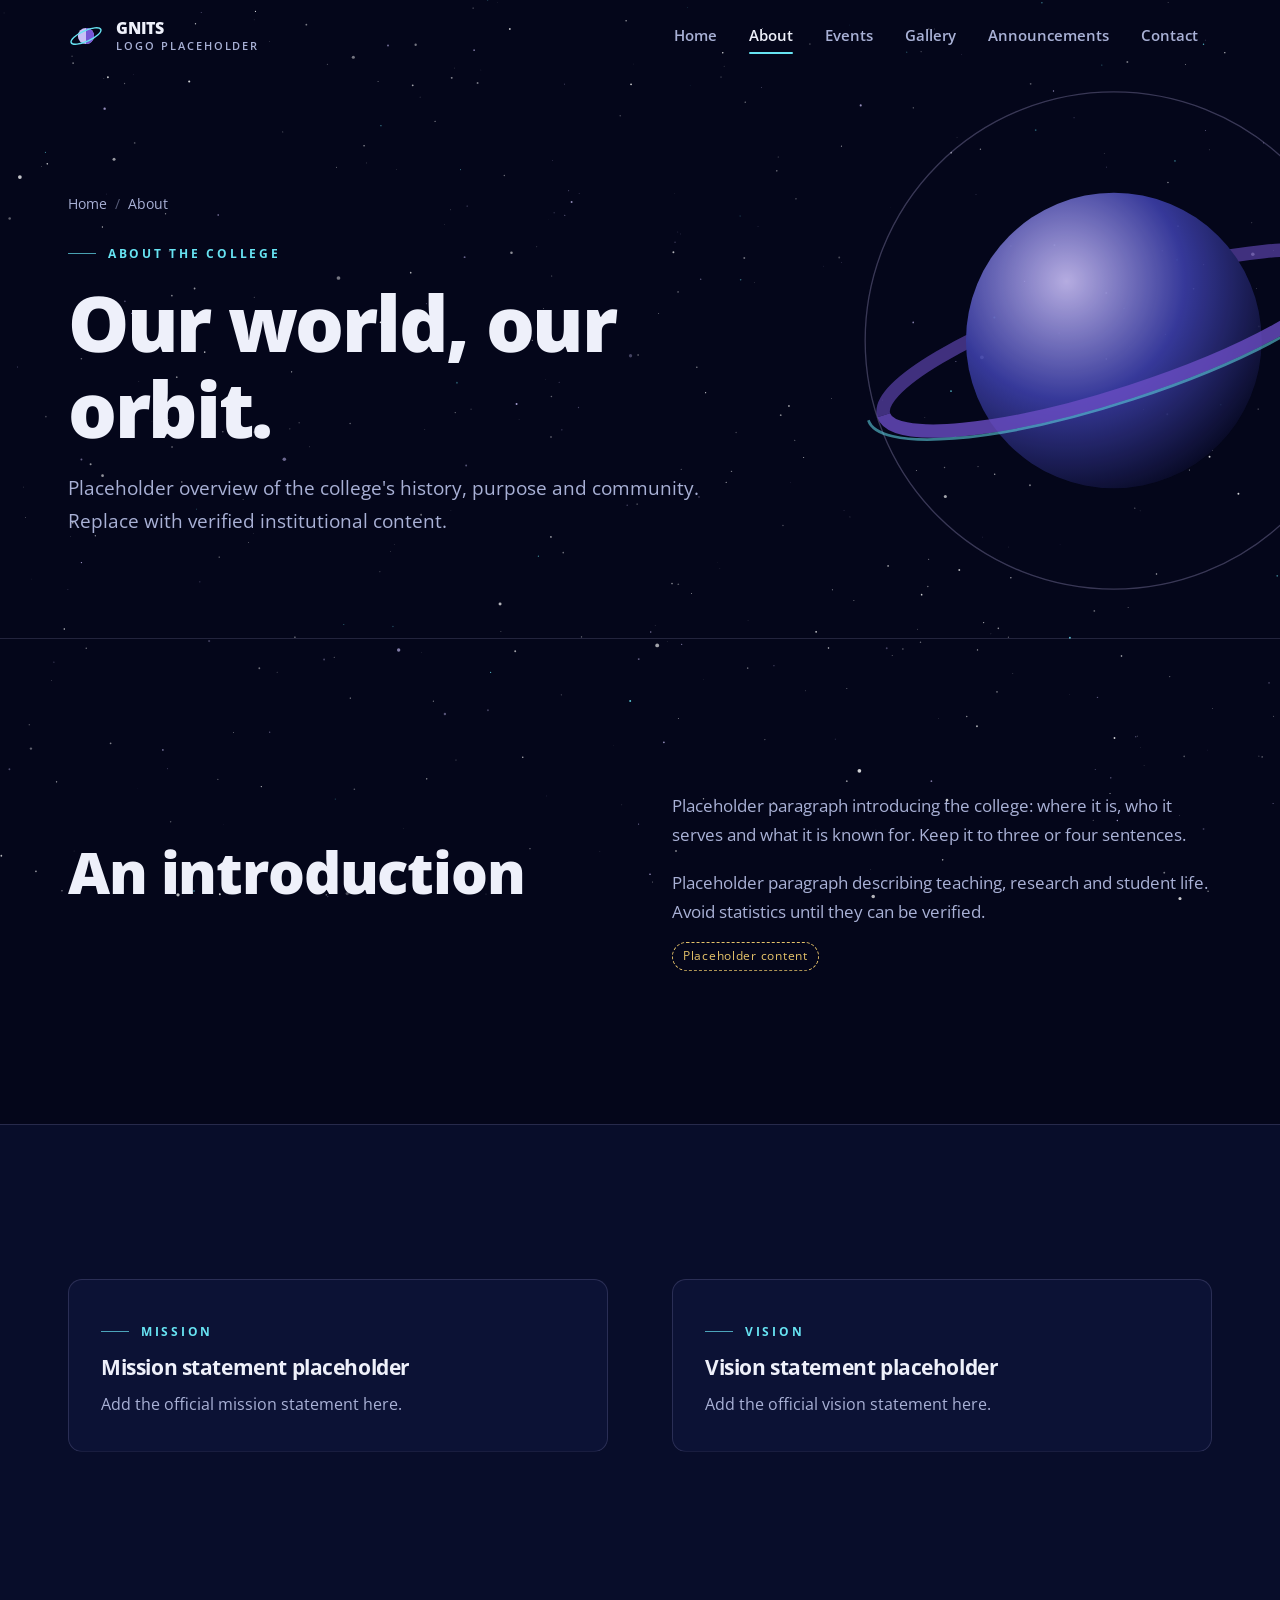
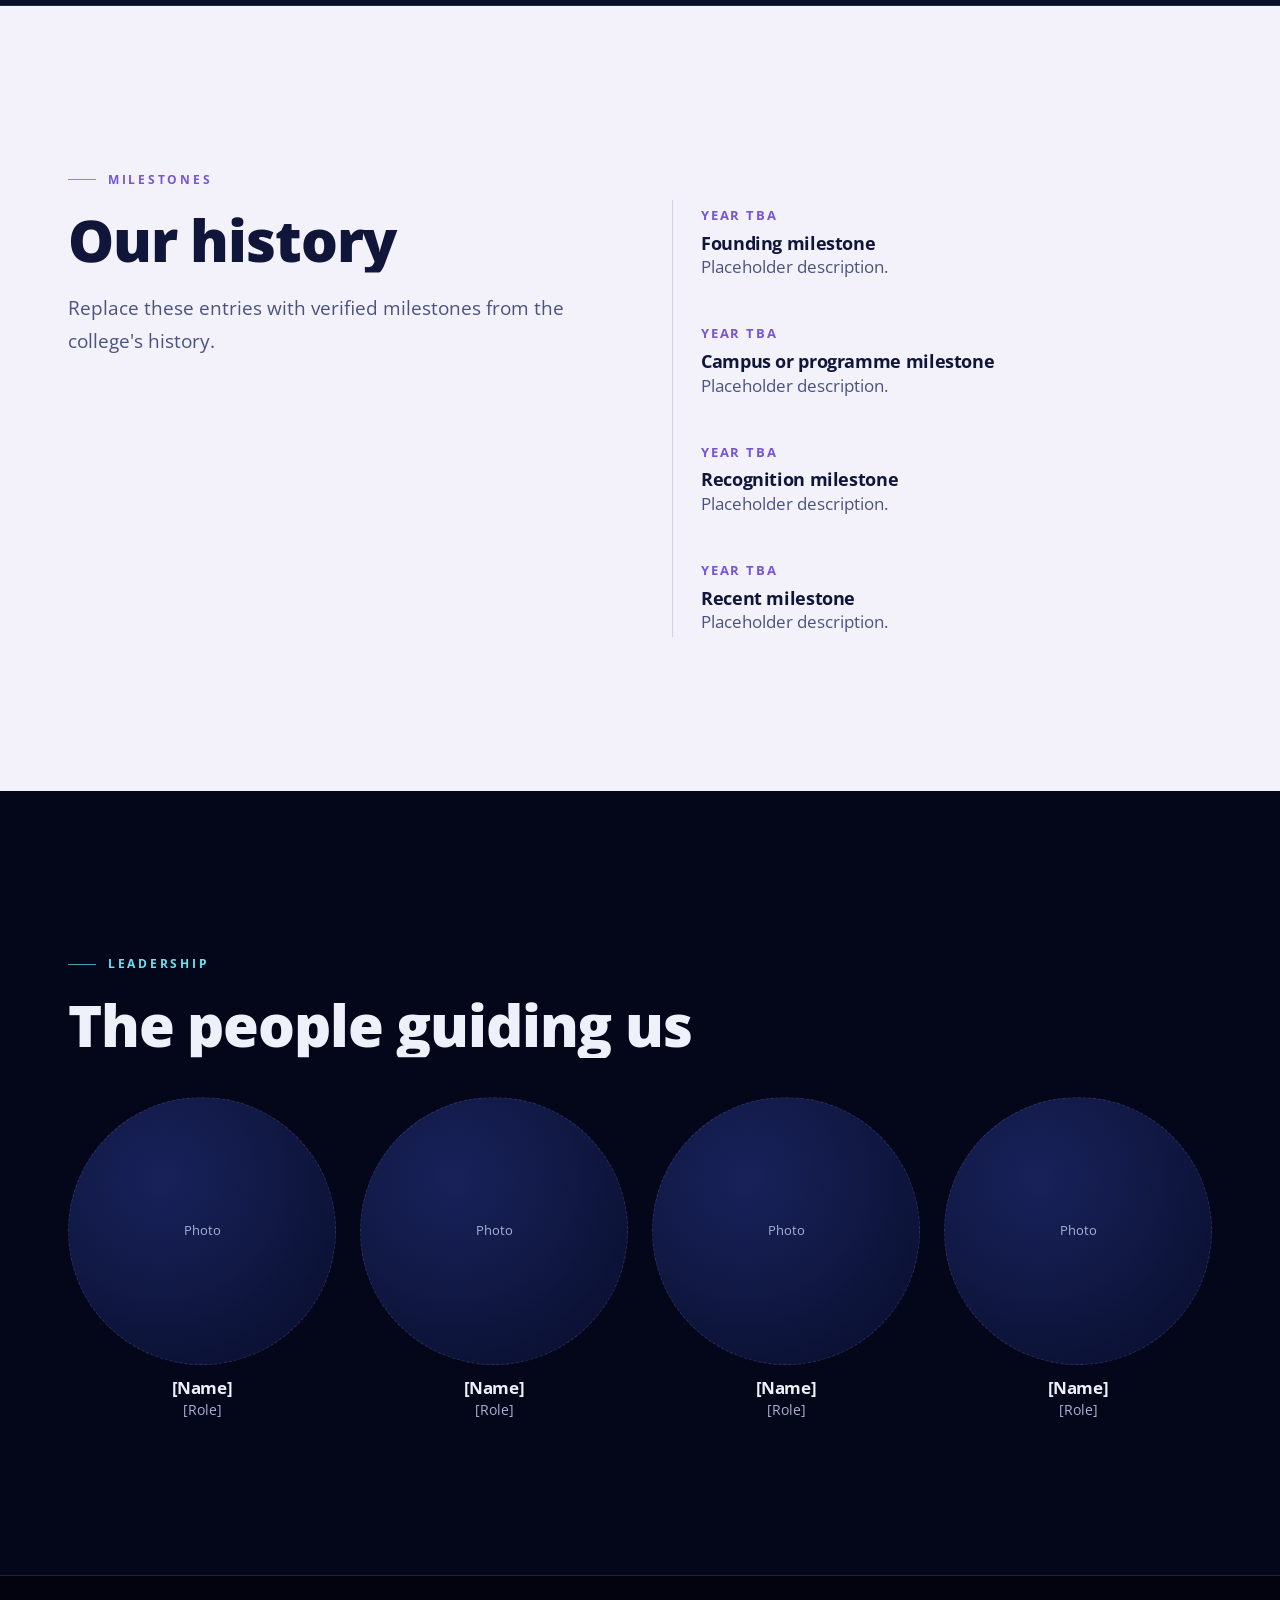
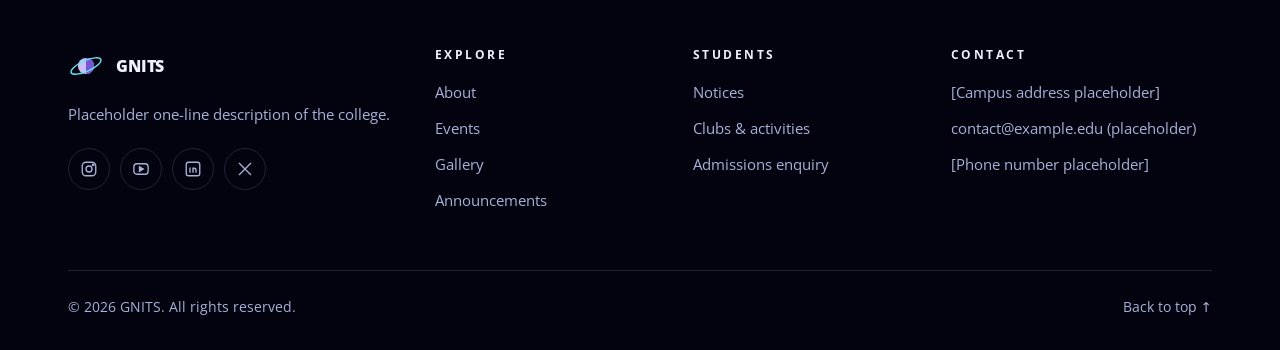
==== about.html @ ad872354 "Initial commit" ====
<!doctype html>
<html lang="en">
<head>
  <meta charset="utf-8">
  <meta name="viewport" content="width=device-width, initial-scale=1">
  <title>About — GNITS</title>
  <meta name="description" content="Placeholder description for GNITS: programmes, events, announcements and campus life.">
  <meta name="theme-color" content="#04061a">
  <link rel="icon" href="assets/img/favicon.svg" type="image/svg+xml">
  <link rel="preconnect" href="https://fonts.googleapis.com">
  <link rel="preconnect" href="https://fonts.gstatic.com" crossorigin>
  <link href="https://fonts.googleapis.com/css2?family=Open+Sans:wght@300..800&display=swap" rel="stylesheet">
  <link rel="stylesheet" href="assets/css/style.css">
  <script>
    // Hide reveal targets only when JS runs; fail open if main.js never initialises.
    document.documentElement.classList.add('js');
    setTimeout(function () { if (!window.__celestialReady) document.documentElement.classList.remove('js'); }, 2500);
  </script>
  <script src="assets/js/main.js" defer></script>
</head>
<body>
  <a class="skip-link" href="#main">Skip to content</a>
  <canvas class="starfield" aria-hidden="true"></canvas>

  <header class="site-header">
    <div class="container">
      <a class="brand" href="index.html" aria-label="GNITS home">
        <svg viewBox="0 0 40 40" aria-hidden="true"><circle cx="20" cy="20" r="9" fill="#c9bff7"/><path d="M20 11a9 9 0 0 1 0 18z" fill="#7655d6"/><ellipse cx="20" cy="20" rx="18" ry="6" fill="none" stroke="#67e3f2" stroke-width="1.6" transform="rotate(-24 20 20)"/></svg>
        <span class="brand-name">GNITS<small>Logo placeholder</small></span>
      </a>
      <button class="nav-toggle" type="button" aria-expanded="false" aria-controls="site-nav" aria-label="Open menu"><span></span><span></span><span></span></button>
      <nav class="site-nav" id="site-nav" aria-label="Main">
        <ul class="nav-list">
          <li><a href="index.html">Home</a></li>
          <li><a href="about.html" aria-current="page">About</a></li>
          <li><a href="events.html">Events</a></li>
          <li><a href="gallery.html">Gallery</a></li>
          <li><a href="announcements.html">Announcements</a></li>
          <li><a href="contact.html">Contact</a></li>
        </ul>
      </nav>
    </div>
  </header>

  <main id="main">
    <section class="page-hero" id="top">
      <svg class="deco" viewBox="0 0 400 400" data-inview aria-hidden="true">
        <defs><radialGradient id="dp" cx="34%" cy="30%" r="80%"><stop offset="0" stop-color="#c9bff7"/><stop offset=".5" stop-color="#3c3fa8"/><stop offset="1" stop-color="#04061a"/></radialGradient></defs>
        <circle class="draw" pathLength="1" cx="200" cy="200" r="185" fill="none" stroke="#c9bff7" stroke-opacity=".3"/>
        <g transform="rotate(-18 200 200)" fill="none"><path d="M20 200 A180 40 0 0 1 380 200" stroke="#7655d6" stroke-opacity=".6" stroke-width="10"/></g>
        <circle class="pop" cx="200" cy="200" r="110" fill="url(#dp)"/>
        <g transform="rotate(-18 200 200)" fill="none"><path d="M20 200 A180 40 0 0 0 380 200" stroke="#7655d6" stroke-opacity=".8" stroke-width="10"/><path d="M8 200 A192 46 0 0 0 392 200" stroke="#67e3f2" stroke-opacity=".6" stroke-width="2"/></g>
      </svg>
      <div class="container">
        <ol class="breadcrumb" data-reveal="fade"><li><a href="index.html">Home</a></li><li aria-current="page">About</li></ol>
        <p class="eyebrow" data-reveal style="--d:1;margin-top:28px">About the college</p>
        <h1 data-reveal style="--d:2">Our world, our orbit.</h1>
        <p class="lead" data-reveal style="--d:3">Placeholder overview of the college's history, purpose and community. Replace with verified institutional content.</p>
      </div>
    </section>

    <section class="section">
      <div class="container two-col">
        <div>
          <p class="eyebrow" data-reveal>Who we are</p>
          <h2 class="h-section" data-reveal style="--d:1">An introduction</h2>
        </div>
        <div class="prose" data-reveal style="--d:2">
          <p>Placeholder paragraph introducing the college: where it is, who it serves and what it is known for. Keep it to three or four sentences.</p>
          <p>Placeholder paragraph describing teaching, research and student life. Avoid statistics until they can be verified.</p>
          <span class="placeholder-note">Placeholder content</span>
        </div>
      </div>
    </section>

    <section class="section band">
      <div class="container two-col" data-stagger>
        <div class="panel" data-reveal><p class="eyebrow">Mission</p><h3 style="margin-top:14px">Mission statement placeholder</h3><p class="lead" style="margin-top:8px;font-size:1rem">Add the official mission statement here.</p></div>
        <div class="panel" data-reveal><p class="eyebrow">Vision</p><h3 style="margin-top:14px">Vision statement placeholder</h3><p class="lead" style="margin-top:8px;font-size:1rem">Add the official vision statement here.</p></div>
      </div>
    </section>

    <section class="section on-light">
      <div class="container two-col">
        <div>
          <p class="eyebrow" data-reveal>Milestones</p>
          <h2 class="h-section" data-reveal style="--d:1">Our history</h2>
          <p class="lead" data-reveal style="--d:2">Replace these entries with verified milestones from the college's history.</p>
        </div>
        <ol class="timeline" data-stagger>
          <li data-reveal><span class="when">Year TBA</span><h3>Founding milestone</h3><p>Placeholder description.</p></li>
          <li data-reveal><span class="when">Year TBA</span><h3>Campus or programme milestone</h3><p>Placeholder description.</p></li>
          <li data-reveal><span class="when">Year TBA</span><h3>Recognition milestone</h3><p>Placeholder description.</p></li>
          <li data-reveal><span class="when">Year TBA</span><h3>Recent milestone</h3><p>Placeholder description.</p></li>
        </ol>
      </div>
    </section>

    <section class="section">
      <div class="container">
        <p class="eyebrow" data-reveal>Leadership</p>
        <h2 class="h-section" data-reveal style="--d:1">The people guiding us</h2>
        <div class="people" data-stagger>
          <div class="person" data-reveal><div class="avatar">Photo</div><h3>[Name]</h3><p>[Role]</p></div>
          <div class="person" data-reveal><div class="avatar">Photo</div><h3>[Name]</h3><p>[Role]</p></div>
          <div class="person" data-reveal><div class="avatar">Photo</div><h3>[Name]</h3><p>[Role]</p></div>
          <div class="person" data-reveal><div class="avatar">Photo</div><h3>[Name]</h3><p>[Role]</p></div>
        </div>
      </div>
    </section>
  </main>

  <footer class="site-footer">
    <div class="container">
      <div class="footer-grid">
        <div>
          <a class="brand" href="index.html" aria-label="GNITS home">
            <svg viewBox="0 0 40 40" aria-hidden="true"><circle cx="20" cy="20" r="9" fill="#c9bff7"/><path d="M20 11a9 9 0 0 1 0 18z" fill="#7655d6"/><ellipse cx="20" cy="20" rx="18" ry="6" fill="none" stroke="#67e3f2" stroke-width="1.6" transform="rotate(-24 20 20)"/></svg>
            <span class="brand-name">GNITS</span>
          </a>
          <p>Placeholder one-line description of the college.</p>
          <div class="social">
            <a href="#" aria-label="Instagram (link to be added)"><svg viewBox="0 0 24 24" fill="none" stroke="currentColor" stroke-width="1.8" aria-hidden="true"><rect x="3" y="3" width="18" height="18" rx="5"/><circle cx="12" cy="12" r="4"/><circle cx="17.5" cy="6.5" r="1" fill="currentColor"/></svg></a>
            <a href="#" aria-label="YouTube (link to be added)"><svg viewBox="0 0 24 24" fill="none" stroke="currentColor" stroke-width="1.8" aria-hidden="true"><rect x="2.5" y="5" width="19" height="14" rx="4"/><path d="M10 9l5 3-5 3z" fill="currentColor"/></svg></a>
            <a href="#" aria-label="LinkedIn (link to be added)"><svg viewBox="0 0 24 24" fill="none" stroke="currentColor" stroke-width="1.8" aria-hidden="true"><rect x="3" y="3" width="18" height="18" rx="3"/><path d="M8 10v7M8 7v.01M12 17v-4a2 2 0 0 1 4 0v4M12 10v7"/></svg></a>
            <a href="#" aria-label="X (link to be added)"><svg viewBox="0 0 24 24" fill="none" stroke="currentColor" stroke-width="1.8" aria-hidden="true"><path d="M4 4l16 16M20 4L4 20"/></svg></a>
          </div>
        </div>
        <div>
          <h2>Explore</h2>
          <ul><li><a href="about.html">About</a></li><li><a href="events.html">Events</a></li><li><a href="gallery.html">Gallery</a></li><li><a href="announcements.html">Announcements</a></li></ul>
        </div>
        <div>
          <h2>Students</h2>
          <ul><li><a href="announcements.html">Notices</a></li><li><a href="events.html">Clubs &amp; activities</a></li><li><a href="contact.html">Admissions enquiry</a></li></ul>
        </div>
        <div>
          <h2>Contact</h2>
          <ul>
            <li>[Campus address placeholder]</li>
            <li><a href="mailto:contact@example.edu">contact@example.edu</a> (placeholder)</li>
            <li>[Phone number placeholder]</li>
          </ul>
        </div>
      </div>
      <div class="footer-bottom">
        <p>© <span data-year>2026</span> GNITS. All rights reserved.</p>
        <p><a href="#top">Back to top ↑</a></p>
      </div>
    </div>
  </footer>
</body>
</html>
---- assets/css/style.css ----
/* ==========================================================================
   Celestial — college website stylesheet
   Sections: tokens · base · layout · header/nav · hero · sections ·
             components · inner pages · footer · motion · responsive
   ========================================================================== */

:root {
  --navy-950: #04061a;
  --navy-900: #080d2a;
  --navy-800: #0f173f;
  --navy-700: #18225a;
  --indigo: #3c3fa8;
  --violet: #7655d6;
  --cyan: #67e3f2;
  --lavender: #c9bff7;
  --gold: #e6c36a;

  --text: #eef0fa;
  --muted: #a9b1d6;
  --line: rgba(201, 191, 247, 0.16);

  --paper: #f3f2fa;
  --paper-2: #e7e5f4;
  --ink: #10163a;
  --ink-muted: #4b5280;
  --ink-line: rgba(16, 22, 58, 0.14);

  --font: "Open Sans", system-ui, -apple-system, "Segoe UI", Roboto, sans-serif;
  --ease: cubic-bezier(0.2, 0.7, 0.1, 1);
  --radius: 14px;
  --gutter: clamp(16px, 4vw, 48px);
  --max: 1240px;
  --header-h: 72px;
}

/* ---------- Base ---------- */
*,
*::before,
*::after { box-sizing: border-box; }

html { scroll-behavior: smooth; scroll-padding-top: calc(var(--header-h) + 12px); -webkit-text-size-adjust: 100%; }

body {
  margin: 0;
  font-family: var(--font);
  font-size: 1.0625rem;
  line-height: 1.7;
  color: var(--text);
  background: var(--navy-950);
  overflow-x: hidden;
  -webkit-font-smoothing: antialiased;
}

img, svg, canvas { display: block; max-width: 100%; }
img { height: auto; }
a { color: inherit; }
h1, h2, h3, h4 { margin: 0; line-height: 1.12; font-weight: 800; letter-spacing: -0.02em; }
p { margin: 0; }
button { font: inherit; }

:focus-visible { outline: 2px solid var(--cyan); outline-offset: 3px; border-radius: 4px; }
.on-light :focus-visible { outline-color: var(--violet); }

.skip-link {
  position: absolute; left: 16px; top: -60px; z-index: 200;
  padding: 10px 18px; background: var(--cyan); color: var(--navy-950);
  font-weight: 700; border-radius: 8px; text-decoration: none;
}
.skip-link:focus { top: 12px; }

.visually-hidden {
  position: absolute !important; width: 1px; height: 1px; overflow: hidden;
  clip: rect(0 0 0 0); white-space: nowrap;
}

/* Fixed, once-drawn starfield behind every page */
.starfield { position: fixed; inset: 0; width: 100%; height: 100%; z-index: -1; pointer-events: none; }

/* ---------- Layout ---------- */
.container { width: 100%; max-width: var(--max); margin: 0 auto; padding: 0 var(--gutter); }
.section { position: relative; padding: clamp(88px, 12vw, 160px) 0; }

.eyebrow {
  display: inline-flex; align-items: center; gap: 12px;
  font-size: 0.78rem; font-weight: 700; letter-spacing: 0.22em; text-transform: uppercase;
  color: var(--cyan);
}
.eyebrow::before { content: ""; width: 28px; height: 1px; background: currentColor; opacity: 0.7; }
.on-light .eyebrow { color: var(--violet); }

.h-section { font-size: clamp(2.1rem, 4.6vw, 3.6rem); margin-top: 18px; }
.lead { font-size: clamp(1.08rem, 1.5vw, 1.25rem); color: var(--muted); max-width: 60ch; margin-top: 20px; }
.on-light .lead { color: var(--ink-muted); }

.placeholder-note {
  display: inline-block; margin-top: 16px; padding: 3px 10px; border: 1px dashed currentColor;
  border-radius: 999px; font-size: 0.75rem; letter-spacing: 0.06em; color: var(--gold);
}
.on-light .placeholder-note { color: #8a6516; }

/* ---------- Buttons ---------- */
.btn {
  display: inline-flex; align-items: center; gap: 10px;
  min-height: 48px; padding: 0 26px; border-radius: 999px;
  font-weight: 700; font-size: 0.98rem; text-decoration: none; cursor: pointer;
  border: 1px solid transparent;
  transition: transform 0.25s var(--ease), background-color 0.25s, color 0.25s, border-color 0.25s;
}
.btn svg { width: 18px; height: 18px; transition: transform 0.25s var(--ease); }
.btn:hover svg { transform: translateX(4px); }
.btn-primary { background: var(--cyan); color: var(--navy-950); }
.btn-primary:hover { background: #8cecf7; transform: translateY(-2px); }
.btn-ghost { border-color: rgba(201, 191, 247, 0.4); color: var(--text); }
.btn-ghost:hover { border-color: var(--lavender); background: rgba(201, 191, 247, 0.08); }
.on-light .btn-ghost { border-color: var(--ink-line); color: var(--ink); }
.on-light .btn-ghost:hover { border-color: var(--violet); background: rgba(118, 85, 214, 0.06); }
.btn-row { display: flex; flex-wrap: wrap; gap: 14px; margin-top: 36px; }

.text-link {
  display: inline-flex; align-items: center; gap: 8px; font-weight: 700; text-decoration: none;
  color: var(--cyan); border-bottom: 1px solid transparent; transition: border-color 0.2s, gap 0.2s;
}
.text-link:hover { border-bottom-color: currentColor; gap: 12px; }
.on-light .text-link { color: var(--violet); }

/* ---------- Header / navigation ---------- */
.site-header {
  position: fixed; inset: 0 0 auto 0; z-index: 100; height: var(--header-h);
  transition: background-color 0.35s, border-color 0.35s;
  border-bottom: 1px solid transparent;
}
.site-header.is-scrolled { background: rgba(4, 6, 26, 0.92); border-bottom-color: var(--line); }
.site-header .container { height: 100%; display: flex; align-items: center; justify-content: space-between; gap: 24px; }

.brand { display: inline-flex; align-items: center; gap: 12px; text-decoration: none; font-weight: 800; letter-spacing: -0.01em; }
.brand svg { width: 36px; height: 36px; flex: none; }
.brand small { display: block; font-size: 0.68rem; font-weight: 600; letter-spacing: 0.18em; text-transform: uppercase; color: var(--muted); }
.brand-name { line-height: 1.2; font-size: 1rem; }

.nav-list { display: flex; gap: 4px; list-style: none; margin: 0; padding: 0; }
.nav-list a {
  position: relative; display: block; padding: 10px 14px; border-radius: 8px;
  font-size: 0.93rem; font-weight: 600; text-decoration: none; color: var(--muted);
  transition: color 0.2s;
}
.nav-list a::after {
  content: ""; position: absolute; left: 14px; right: 14px; bottom: 4px; height: 2px; border-radius: 2px;
  background: var(--cyan); transform: scaleX(0); transform-origin: left; transition: transform 0.3s var(--ease);
}
.nav-list a:hover, .nav-list a[aria-current="page"] { color: var(--text); }
.nav-list a:hover::after, .nav-list a[aria-current="page"]::after { transform: scaleX(1); }

.nav-toggle {
  display: none; width: 46px; height: 46px; border-radius: 50%;
  border: 1px solid var(--line); background: transparent; color: var(--text); cursor: pointer;
  position: relative; z-index: 120;
}
.nav-toggle span { position: absolute; left: 13px; right: 13px; height: 2px; background: currentColor; border-radius: 2px; transition: transform 0.3s var(--ease), opacity 0.2s; }
.nav-toggle span:nth-child(1) { top: 16px; }
.nav-toggle span:nth-child(2) { top: 22px; }
.nav-toggle span:nth-child(3) { top: 28px; }
.nav-open .nav-toggle span:nth-child(1) { transform: translateY(6px) rotate(45deg); }
.nav-open .nav-toggle span:nth-child(2) { opacity: 0; }
.nav-open .nav-toggle span:nth-child(3) { transform: translateY(-6px) rotate(-45deg); }

/* ---------- Journey rail (homepage) ---------- */
.journey {
  position: fixed; right: 26px; top: 50%; z-index: 50; transform: translateY(-50%);
  list-style: none; margin: 0; padding: 0; display: flex; flex-direction: column; gap: 18px;
}
.journey::before { content: ""; position: absolute; right: 4px; top: 6px; bottom: 6px; width: 1px; background: var(--line); }
.journey a { display: flex; align-items: center; justify-content: flex-end; gap: 12px; text-decoration: none; font-size: 0.7rem; font-weight: 700; letter-spacing: 0.18em; text-transform: uppercase; color: var(--muted); }
.journey a span { opacity: 0; transform: translateX(6px); transition: opacity 0.3s, transform 0.3s var(--ease); }
.journey a::after { content: ""; position: relative; width: 9px; height: 9px; border-radius: 50%; border: 1px solid var(--muted); background: var(--navy-950); transition: background 0.3s, border-color 0.3s, transform 0.3s; }
.journey a:hover span, .journey a:focus-visible span, .journey a.is-active span { opacity: 1; transform: none; }
.journey a.is-active { color: var(--text); }
.journey a.is-active::after { background: var(--cyan); border-color: var(--cyan); transform: scale(1.25); }
.journey.on-light-bg a { color: var(--ink-muted); }
.journey.on-light-bg a::after { background: var(--paper); border-color: var(--ink-muted); }
.journey.on-light-bg a.is-active { color: var(--ink); }
.journey.on-light-bg a.is-active::after { background: var(--violet); border-color: var(--violet); }

/* ---------- Hero ---------- */
.hero {
  position: relative; min-height: 100svh; display: flex; align-items: center;
  padding: calc(var(--header-h) + 40px) 0 120px; overflow: hidden; isolation: isolate;
}
.hero-content { position: relative; z-index: 2; max-width: 920px; }
.hero-content .lead { max-width: 52ch; }
.hero h1 { font-size: clamp(2.9rem, 8vw, 6.4rem); line-height: 1.02; letter-spacing: -0.035em; margin-top: 22px; }
.hero h1 .line { display: block; overflow: hidden; padding-bottom: 0.06em; white-space: nowrap; }
.hero h1 .line > span { display: inline-block; }
.hero h1 em { font-style: normal; color: var(--lavender); }
.hero .lead { color: #c3c9e8; }

.galaxy-wrap {
  position: absolute; z-index: -1; top: 50%; left: 62%;
  width: min(1100px, 105vw); aspect-ratio: 1; margin: calc(min(1100px, 105vw) / -2) 0 0 calc(min(1100px, 105vw) / -2);
  pointer-events: none; will-change: transform, opacity;
}
.galaxy-tilt { width: 100%; height: 100%; transform: rotateX(58deg) rotateZ(-24deg); opacity: calc(1 - var(--gp, 0) * 0.85); }
.galaxy-tilt canvas { width: 100%; height: 100%; animation: spin 340s linear infinite; }
@keyframes spin { to { transform: rotate(360deg); } }

.twinkle { position: absolute; width: 3px; height: 3px; border-radius: 50%; background: #fff; box-shadow: 0 0 6px 1px rgba(255, 255, 255, 0.6); animation: twinkle 5s ease-in-out infinite; z-index: 0; }
@keyframes twinkle { 0%, 100% { opacity: 0.15; transform: scale(0.6); } 50% { opacity: 1; transform: scale(1); } }

.scroll-cue {
  position: absolute; left: 50%; bottom: 32px; transform: translateX(-50%); z-index: 2;
  display: flex; flex-direction: column; align-items: center; gap: 10px;
  font-size: 0.7rem; font-weight: 700; letter-spacing: 0.24em; text-transform: uppercase; color: var(--muted); text-decoration: none;
}
.scroll-cue i { width: 1px; height: 46px; background: linear-gradient(var(--cyan), transparent); transform-origin: top; animation: cue 2.4s var(--ease) infinite; }
@keyframes cue { 0% { transform: scaleY(0); } 60% { transform: scaleY(1); opacity: 1; } 100% { transform: scaleY(1); opacity: 0; } }

/* ---------- About ---------- */
.about-grid { display: grid; grid-template-columns: 1.05fr 1fr; gap: clamp(40px, 6vw, 96px); align-items: center; }
.pillars { list-style: none; margin: 40px 0 0; padding: 0; display: grid; gap: 0; }
.pillars li { display: grid; grid-template-columns: 52px 1fr; gap: 18px; padding: 22px 0; border-top: 1px solid var(--line); }
.pillars li:last-child { border-bottom: 1px solid var(--line); }
.pillars .num { font-size: 0.8rem; font-weight: 700; color: var(--cyan); letter-spacing: 0.1em; padding-top: 4px; }
.pillars h3 { font-size: 1.2rem; font-weight: 700; letter-spacing: -0.01em; }
.pillars p { color: var(--muted); margin-top: 4px; font-size: 0.98rem; }

.planet-stage { position: relative; aspect-ratio: 1; width: 100%; max-width: 560px; justify-self: center; }
.planet-stage svg { width: 100%; height: 100%; overflow: visible; }
.planet-float { will-change: transform; }

/* rotating planet surface (bands translate inside a circular clip) */
.planet-bands { animation: bands 70s linear infinite; }
@keyframes bands { to { transform: translateX(-50%); } }
.orbit-moon { transform-origin: 280px 280px; animation: spin 26s linear infinite; }

/* ---------- Events ---------- */
.band { background: var(--navy-900); border-top: 1px solid var(--line); border-bottom: 1px solid var(--line); }
.section-head { display: grid; grid-template-columns: 1fr auto; gap: 40px; align-items: end; margin-bottom: clamp(44px, 6vw, 72px); }
.orrery { width: clamp(150px, 20vw, 240px); aspect-ratio: 1; }
.orrery .ring { fill: none; stroke: var(--lavender); stroke-opacity: 0.35; stroke-width: 1; }
.arm { transform-origin: 120px 120px; animation: spin linear infinite; }

.card-grid { display: grid; grid-template-columns: repeat(3, 1fr); gap: 24px; }
.card {
  position: relative; display: flex; flex-direction: column;
  background: var(--navy-800); border: 1px solid var(--line); border-radius: var(--radius); overflow: hidden;
  transition: transform 0.35s var(--ease), border-color 0.35s;
}
.card:hover, .card:focus-within { transform: translateY(-4px); border-color: rgba(103, 227, 242, 0.5); }
.card-media { aspect-ratio: 16 / 10; overflow: hidden; background: var(--navy-700); }
.card-media img { width: 100%; height: 100%; object-fit: cover; transition: transform 0.8s var(--ease); }
.card:hover .card-media img { transform: scale(1.05); }
.card-body { display: flex; flex-direction: column; gap: 10px; padding: 22px 22px 24px; flex: 1; }
.card-meta { display: flex; flex-wrap: wrap; align-items: center; gap: 10px 14px; font-size: 0.8rem; color: var(--muted); }
.chip { display: inline-block; padding: 3px 10px; border-radius: 999px; font-size: 0.72rem; font-weight: 700; letter-spacing: 0.08em; text-transform: uppercase; background: rgba(118, 85, 214, 0.22); color: var(--lavender); }
.card h3 { font-size: 1.28rem; font-weight: 700; letter-spacing: -0.01em; }
.card h3 a { text-decoration: none; }
.card h3 a::after { content: ""; position: absolute; inset: 0; } /* whole card clickable */
.card p { color: var(--muted); font-size: 0.97rem; }
.card .text-link { margin-top: auto; padding-top: 8px; font-size: 0.92rem; align-self: flex-start; }
.section-foot { margin-top: 48px; display: flex; justify-content: center; }

/* ---------- Star chart / announcements (light section) ---------- */
.on-light { background: var(--paper); color: var(--ink); }
.chart-grid { display: grid; grid-template-columns: 1fr 1fr; gap: clamp(40px, 6vw, 96px); align-items: start; }
.chart-sticky { position: sticky; top: calc(var(--header-h) + 40px); }
.star-chart { width: 100%; max-width: 520px; aspect-ratio: 1; margin: 0 auto; }
.star-chart .grid line, .star-chart .grid circle { fill: none; stroke: var(--ink); stroke-opacity: 0.1; stroke-width: 1; }
.star-chart .const-line { fill: none; stroke: var(--indigo); stroke-width: 1.6; stroke-dasharray: 1; stroke-dashoffset: 1; transition: stroke-dashoffset 1.1s var(--ease); }
.star-chart .const-line.is-drawn { stroke-dashoffset: 0; }
.star-chart .star { fill: var(--ink); transition: fill 0.4s; }
.star-chart .star-halo { fill: var(--gold); opacity: 0; transform-box: fill-box; transform-origin: center; transform: scale(0.4); transition: opacity 0.5s, transform 0.6s var(--ease); }
.star-chart .is-lit .star { fill: #b07f12; }
.star-chart .is-lit .star-halo { opacity: 0.35; transform: scale(1); }
.star-chart text { font-size: 11px; font-weight: 700; letter-spacing: 0.16em; fill: var(--ink-muted); }
.chart-caption { text-align: center; margin-top: 14px; font-size: 0.8rem; color: var(--ink-muted); letter-spacing: 0.08em; }

.notice-list { list-style: none; margin: 40px 0 0; padding: 0; }
.notice { position: relative; padding: 28px 0 28px 44px; border-top: 1px solid var(--ink-line); }
.notice:last-child { border-bottom: 1px solid var(--ink-line); }
.notice::before {
  content: ""; position: absolute; left: 6px; top: 36px; width: 12px; height: 12px; border-radius: 50%;
  border: 2px solid var(--ink-muted); background: var(--paper); transition: background 0.4s, border-color 0.4s, box-shadow 0.4s;
}
.notice.is-active::before { background: var(--gold); border-color: #b07f12; box-shadow: 0 0 0 6px rgba(230, 195, 106, 0.25); }
.notice-meta { display: flex; flex-wrap: wrap; gap: 8px 14px; align-items: center; font-size: 0.8rem; color: var(--ink-muted); }
.notice .chip { background: rgba(60, 63, 168, 0.1); color: var(--indigo); }
.notice .chip.gold { background: rgba(230, 195, 106, 0.25); color: #7a5810; }
.notice h3 { font-size: 1.3rem; font-weight: 700; margin-top: 10px; letter-spacing: -0.01em; }
.notice p { color: var(--ink-muted); margin-top: 6px; }

/* ---------- Gallery ---------- */
.gallery-grid { display: grid; grid-auto-flow: dense; grid-template-columns: repeat(12, 1fr); grid-auto-rows: clamp(120px, 14vw, 190px); gap: 14px; }
.g-item { position: relative; margin: 0; border-radius: 12px; overflow: hidden; background: var(--navy-800); }
.g-item img { width: 100%; height: 100%; object-fit: cover; transition: transform 0.9s var(--ease), filter 0.4s; }
.g-item:hover img { transform: scale(1.04); }
.g-item figcaption {
  position: absolute; left: 0; right: 0; bottom: 0; padding: 30px 16px 14px;
  font-size: 0.85rem; font-weight: 600; background: linear-gradient(transparent, rgba(4, 6, 26, 0.85));
}
.g-a { grid-column: span 5; grid-row: span 2; }
.g-b { grid-column: span 4; }
.g-c { grid-column: span 3; }
.g-d { grid-column: span 3; grid-row: span 2; }
.g-e { grid-column: span 4; }
.g-f { grid-column: span 7; }
.g-g { grid-column: span 5; }
.g-button { all: unset; display: block; width: 100%; height: 100%; cursor: zoom-in; }
.g-button:focus-visible { outline: 2px solid var(--cyan); outline-offset: -4px; }

/* ---------- Horizon (closing) ---------- */
.horizon { position: relative; overflow: hidden; padding: clamp(110px, 14vw, 180px) 0 clamp(200px, 26vw, 340px); text-align: center; }
.horizon .container { position: relative; z-index: 1; }
.horizon .h-section { max-width: 16ch; margin-left: auto; margin-right: auto; }
.horizon .lead { margin-left: auto; margin-right: auto; }
.horizon .btn-row { justify-content: center; }
.horizon-planet {
  position: absolute; left: 50%; bottom: 0; width: max(1600px, 170vw); aspect-ratio: 1; border-radius: 50%;
  translate: -50% calc(97% - var(--rise, 0) * 8%);
  background: radial-gradient(circle at 50% 0%, #2a2f86 0%, #141a52 18%, #070b26 40%);
  box-shadow: 0 -2px 0 rgba(103, 227, 242, 0.55), 0 -30px 90px rgba(103, 227, 242, 0.14);
  pointer-events: none;
}

/* ---------- Footer ---------- */
.site-footer { background: #02030f; border-top: 1px solid var(--line); padding: 72px 0 32px; font-size: 0.95rem; color: var(--muted); }
.footer-grid { display: grid; grid-template-columns: 1.5fr 1fr 1fr 1.2fr; gap: 40px; }
.site-footer h2 { font-size: 0.78rem; font-weight: 700; letter-spacing: 0.2em; text-transform: uppercase; color: var(--text); margin-bottom: 18px; }
.site-footer ul { list-style: none; margin: 0; padding: 0; display: grid; gap: 10px; }
.site-footer a { text-decoration: none; transition: color 0.2s; }
.site-footer a:hover { color: var(--cyan); }
.site-footer .brand { color: var(--text); margin-bottom: 18px; }
.social { display: flex; gap: 10px; margin-top: 20px; }
.social a { display: grid; place-items: center; width: 42px; height: 42px; border-radius: 50%; border: 1px solid var(--line); }
.social a:hover { border-color: var(--cyan); }
.social svg { width: 18px; height: 18px; }
.footer-bottom { display: flex; flex-wrap: wrap; justify-content: space-between; gap: 12px; margin-top: 56px; padding-top: 24px; border-top: 1px solid var(--line); font-size: 0.85rem; }

/* ---------- Inner pages ---------- */
.page-hero { position: relative; isolation: isolate; padding: calc(var(--header-h) + clamp(70px, 10vw, 120px)) 0 clamp(60px, 8vw, 100px); overflow: hidden; border-bottom: 1px solid var(--line); }
.page-hero h1 { font-size: clamp(2.6rem, 6.5vw, 4.8rem); margin-top: 16px; letter-spacing: -0.03em; max-width: 14ch; }
.page-hero .deco { position: absolute; right: max(-120px, -8vw); top: 50%; width: clamp(280px, 42vw, 560px); translate: 0 -46%; opacity: 0.9; pointer-events: none; z-index: -1; }
.breadcrumb { display: flex; gap: 8px; list-style: none; padding: 0; margin: 0; font-size: 0.85rem; color: var(--muted); }
.breadcrumb a { text-decoration: none; }
.breadcrumb a:hover { color: var(--cyan); }
.breadcrumb li + li::before { content: "/"; margin-right: 8px; opacity: 0.5; }

.prose { max-width: 70ch; }
.prose p + p { margin-top: 1.1em; }
.prose p { color: var(--muted); }
.on-light .prose p { color: var(--ink-muted); }

.two-col { display: grid; grid-template-columns: 1fr 1fr; gap: clamp(32px, 5vw, 80px); }
.panel { padding: 32px; border: 1px solid var(--line); border-radius: var(--radius); background: rgba(15, 23, 63, 0.6); }
.on-light .panel { background: #fff; border-color: var(--ink-line); }
.panel h3 { font-size: 1.3rem; margin-bottom: 12px; font-weight: 700; }

.timeline { list-style: none; margin: 40px 0 0; padding: 0 0 0 28px; border-left: 1px solid var(--ink-line); display: grid; gap: 36px; }
.timeline li { position: relative; }
.timeline li::before { content: ""; position: absolute; left: -34px; top: 8px; width: 11px; height: 11px; border-radius: 50%; background: var(--paper); border: 2px solid var(--violet); }
.timeline .when { font-size: 0.8rem; font-weight: 700; letter-spacing: 0.14em; color: var(--violet); text-transform: uppercase; }
.timeline h3 { font-size: 1.15rem; font-weight: 700; margin-top: 4px; }
.timeline p { color: var(--ink-muted); }

.people { display: grid; grid-template-columns: repeat(4, 1fr); gap: 24px; margin-top: 40px; }
.person { text-align: center; }
.person .avatar { aspect-ratio: 1; border-radius: 50%; border: 1px dashed var(--line); display: grid; place-items: center; color: var(--muted); font-size: 0.8rem; margin-bottom: 14px; background: radial-gradient(circle at 35% 30%, var(--navy-700), var(--navy-900)); }
.person h3 { font-size: 1.05rem; font-weight: 700; }
.person p { font-size: 0.88rem; color: var(--muted); }

.filters { display: flex; flex-wrap: wrap; gap: 10px; margin-bottom: 36px; }
.filter-btn { min-height: 42px; padding: 0 18px; border-radius: 999px; border: 1px solid var(--line); background: transparent; color: var(--muted); font-weight: 600; font-size: 0.9rem; cursor: pointer; transition: all 0.2s; }
.filter-btn:hover { color: var(--text); border-color: var(--lavender); }
.filter-btn[aria-pressed="true"] { background: var(--lavender); border-color: var(--lavender); color: var(--navy-950); }
.card[hidden] { display: none; }
.empty-msg { color: var(--muted); }

/* Contact */
.contact-list { list-style: none; padding: 0; margin: 28px 0 0; display: grid; gap: 22px; }
.contact-list li { display: grid; grid-template-columns: 44px 1fr; gap: 16px; align-items: start; }
.contact-list .ico { width: 44px; height: 44px; border-radius: 50%; display: grid; place-items: center; border: 1px solid var(--line); color: var(--cyan); }
.contact-list .ico svg { width: 18px; }
.contact-list strong { display: block; font-size: 0.78rem; letter-spacing: 0.16em; text-transform: uppercase; color: var(--text); }
.contact-list span { color: var(--muted); }

.form { display: grid; gap: 20px; }
.field { display: grid; gap: 8px; }
.field label { font-size: 0.9rem; font-weight: 600; }
.field input, .field select, .field textarea {
  width: 100%; min-height: 50px; padding: 12px 16px; border-radius: 10px;
  border: 1px solid rgba(201, 191, 247, 0.28); background: var(--navy-900); color: var(--text);
  font: inherit; font-size: 1rem; transition: border-color 0.2s;
}
.field textarea { min-height: 150px; resize: vertical; }
.field input:focus, .field select:focus, .field textarea:focus { outline: none; border-color: var(--cyan); box-shadow: 0 0 0 3px rgba(103, 227, 242, 0.2); }
.field .error { font-size: 0.85rem; color: #ffb4c4; min-height: 1em; }
.field [aria-invalid="true"] { border-color: #ff8fa8; }
.form-status { padding: 14px 18px; border-radius: 10px; background: rgba(103, 227, 242, 0.1); border: 1px solid rgba(103, 227, 242, 0.4); }
.form-status[hidden] { display: none; }

/* Lightbox */
.lightbox { width: min(1100px, 94vw); max-height: 92vh; padding: 0; border: 1px solid var(--line); border-radius: var(--radius); background: var(--navy-950); color: var(--text); }
.lightbox::backdrop { background: rgba(2, 3, 15, 0.86); }
.lightbox img { width: 100%; max-height: 74vh; object-fit: contain; background: #000; }
.lightbox-bar { display: flex; align-items: center; justify-content: space-between; gap: 12px; padding: 14px 18px; }
.lightbox-bar p { font-size: 0.95rem; }
.lightbox-ctrls { display: flex; gap: 8px; }
.icon-btn { width: 42px; height: 42px; border-radius: 50%; border: 1px solid var(--line); background: transparent; color: var(--text); cursor: pointer; display: grid; place-items: center; }
.icon-btn:hover { border-color: var(--cyan); }
.icon-btn svg { width: 18px; height: 18px; }

/* ==========================================================================
   Motion: scroll reveals. Hidden states only apply when JS is running
   (html.js), so content is always visible without scripts.
   ========================================================================== */
.js [data-reveal] {
  opacity: 0; transform: translate3d(0, 32px, 0);
  transition: opacity 0.9s var(--ease), transform 1.1s var(--ease), clip-path 1.2s var(--ease);
  transition-delay: calc(var(--d, 0) * 110ms);
}
.js [data-reveal="left"] { transform: translate3d(-56px, 0, 0); }
.js [data-reveal="right"] { transform: translate3d(80px, 0, 0) rotate(6deg); }
.js [data-reveal="scale"] { transform: scale(0.86); }
.js [data-reveal="fade"] { transform: none; }
.js [data-reveal="mask"] { opacity: 1; transform: none; clip-path: inset(100% 0 0 0 round 12px); }
.js [data-reveal="rise"] { opacity: 1; transform: translate3d(0, 110%, 0); }
.js [data-reveal].is-in { opacity: 1; transform: none; clip-path: inset(0 0 0 0 round 12px); }

/* SVG paths that draw themselves (use pathLength="1") */
.js .draw { stroke-dasharray: 1; stroke-dashoffset: 1; transition: stroke-dashoffset 2.2s var(--ease); transition-delay: calc(var(--d, 0) * 160ms); }
.js .is-in .draw, .js .draw.is-in { stroke-dashoffset: 0; }

/* Pop-in for small SVG elements (stars, planets) */
.js .pop { opacity: 0; transform-box: fill-box; transform-origin: center; transform: scale(0.2); transition: opacity 0.6s, transform 0.9s var(--ease); transition-delay: calc(var(--d, 0) * 120ms + 400ms); }
.js .is-in .pop { opacity: 1; transform: none; }

/* ---------- Responsive ---------- */
@media (max-width: 1100px) {
  .journey { display: none; }
  .card-grid { grid-template-columns: repeat(2, 1fr); }
  .footer-grid { grid-template-columns: 1fr 1fr; }
  .people { grid-template-columns: repeat(2, 1fr); }
}

@media (max-width: 900px) {
  .nav-toggle { display: block; }
  .site-nav {
    position: fixed; inset: 0; z-index: 110; display: flex; flex-direction: column; justify-content: center;
    padding: 100px var(--gutter) 40px; background: var(--navy-950);
    background-image: radial-gradient(1px 1px at 20% 30%, #fff 50%, transparent 51%), radial-gradient(1px 1px at 70% 20%, #fff 50%, transparent 51%), radial-gradient(1.5px 1.5px at 80% 70%, #fff 50%, transparent 51%), radial-gradient(1px 1px at 35% 80%, #fff 50%, transparent 51%), radial-gradient(1px 1px at 55% 55%, #fff 50%, transparent 51%);
    visibility: hidden; opacity: 0; transition: opacity 0.35s, visibility 0s 0.35s;
  }
  .nav-open .site-nav { visibility: visible; opacity: 1; transition: opacity 0.35s; }
  .nav-list { flex-direction: column; gap: 2px; }
  .nav-list a { font-size: clamp(1.8rem, 8vw, 2.6rem); font-weight: 800; color: var(--text); padding: 8px 0; letter-spacing: -0.02em; }
  .nav-list a::after { left: 0; right: auto; width: 40px; bottom: 6px; }
  .nav-list li { opacity: 0; transform: translateY(16px); transition: opacity 0.4s, transform 0.5s var(--ease); }
  .nav-open .nav-list li { opacity: 1; transform: none; }
  .nav-open .nav-list li:nth-child(2) { transition-delay: 0.04s; }
  .nav-open .nav-list li:nth-child(3) { transition-delay: 0.08s; }
  .nav-open .nav-list li:nth-child(4) { transition-delay: 0.12s; }
  .nav-open .nav-list li:nth-child(5) { transition-delay: 0.16s; }
  .nav-open .nav-list li:nth-child(6) { transition-delay: 0.2s; }
  .nav-open { overflow: hidden; }

  .about-grid, .chart-grid, .two-col { grid-template-columns: 1fr; }
  .planet-stage { max-width: 420px; order: -1; }
  .chart-sticky { position: relative; top: 0; }
  .star-chart { max-width: 360px; }
  .section-head { grid-template-columns: 1fr; }
  .orrery { display: none; }
  .galaxy-wrap { left: 50%; top: 42%; opacity: 0.55; }
  .gallery-grid { grid-template-columns: repeat(2, 1fr); grid-auto-rows: 180px; }
  .g-a, .g-d { grid-column: span 1; grid-row: span 2; }
  .g-b, .g-c, .g-e { grid-column: span 1; }
  .g-f, .g-g { grid-column: span 2; }
}

@media (max-width: 640px) {
  body { font-size: 1rem; }
  .hero h1 .line { white-space: normal; }
  .card-grid { grid-template-columns: 1fr; }
  .footer-grid { grid-template-columns: 1fr; }
  .gallery-grid { grid-auto-rows: 140px; gap: 10px; }
  .btn { width: 100%; justify-content: center; }
  .brand small { display: none; }
  .page-hero .deco { opacity: 0.35; }
  .notice { padding-left: 34px; }
  .panel { padding: 24px; }
}

/* ---------- Reduced motion: static, fully visible alternative ---------- */
@media (prefers-reduced-motion: reduce) {
  html { scroll-behavior: auto; }
  *, *::before, *::after { animation: none !important; transition-duration: 0.01ms !important; transition-delay: 0s !important; }
  .js [data-reveal] { opacity: 1 !important; transform: none !important; clip-path: none !important; }
  .js .draw, .star-chart .const-line { stroke-dashoffset: 0 !important; }
  .js .pop { opacity: 1 !important; transform: none !important; }
  .galaxy-wrap, .planet-float { transform: none !important; }
  .horizon-planet { translate: -50% 89% !important; }
}

/* Gallery page: uniform grid so every photo has the same footprint */
.gallery-grid.uniform { grid-template-columns: repeat(3, 1fr); grid-auto-rows: clamp(200px, 20vw, 280px); }
@media (max-width: 900px) { .gallery-grid.uniform { grid-template-columns: repeat(2, 1fr); grid-auto-rows: 200px; } }
@media (max-width: 480px) { .gallery-grid.uniform { grid-template-columns: 1fr; grid-auto-rows: 220px; } }
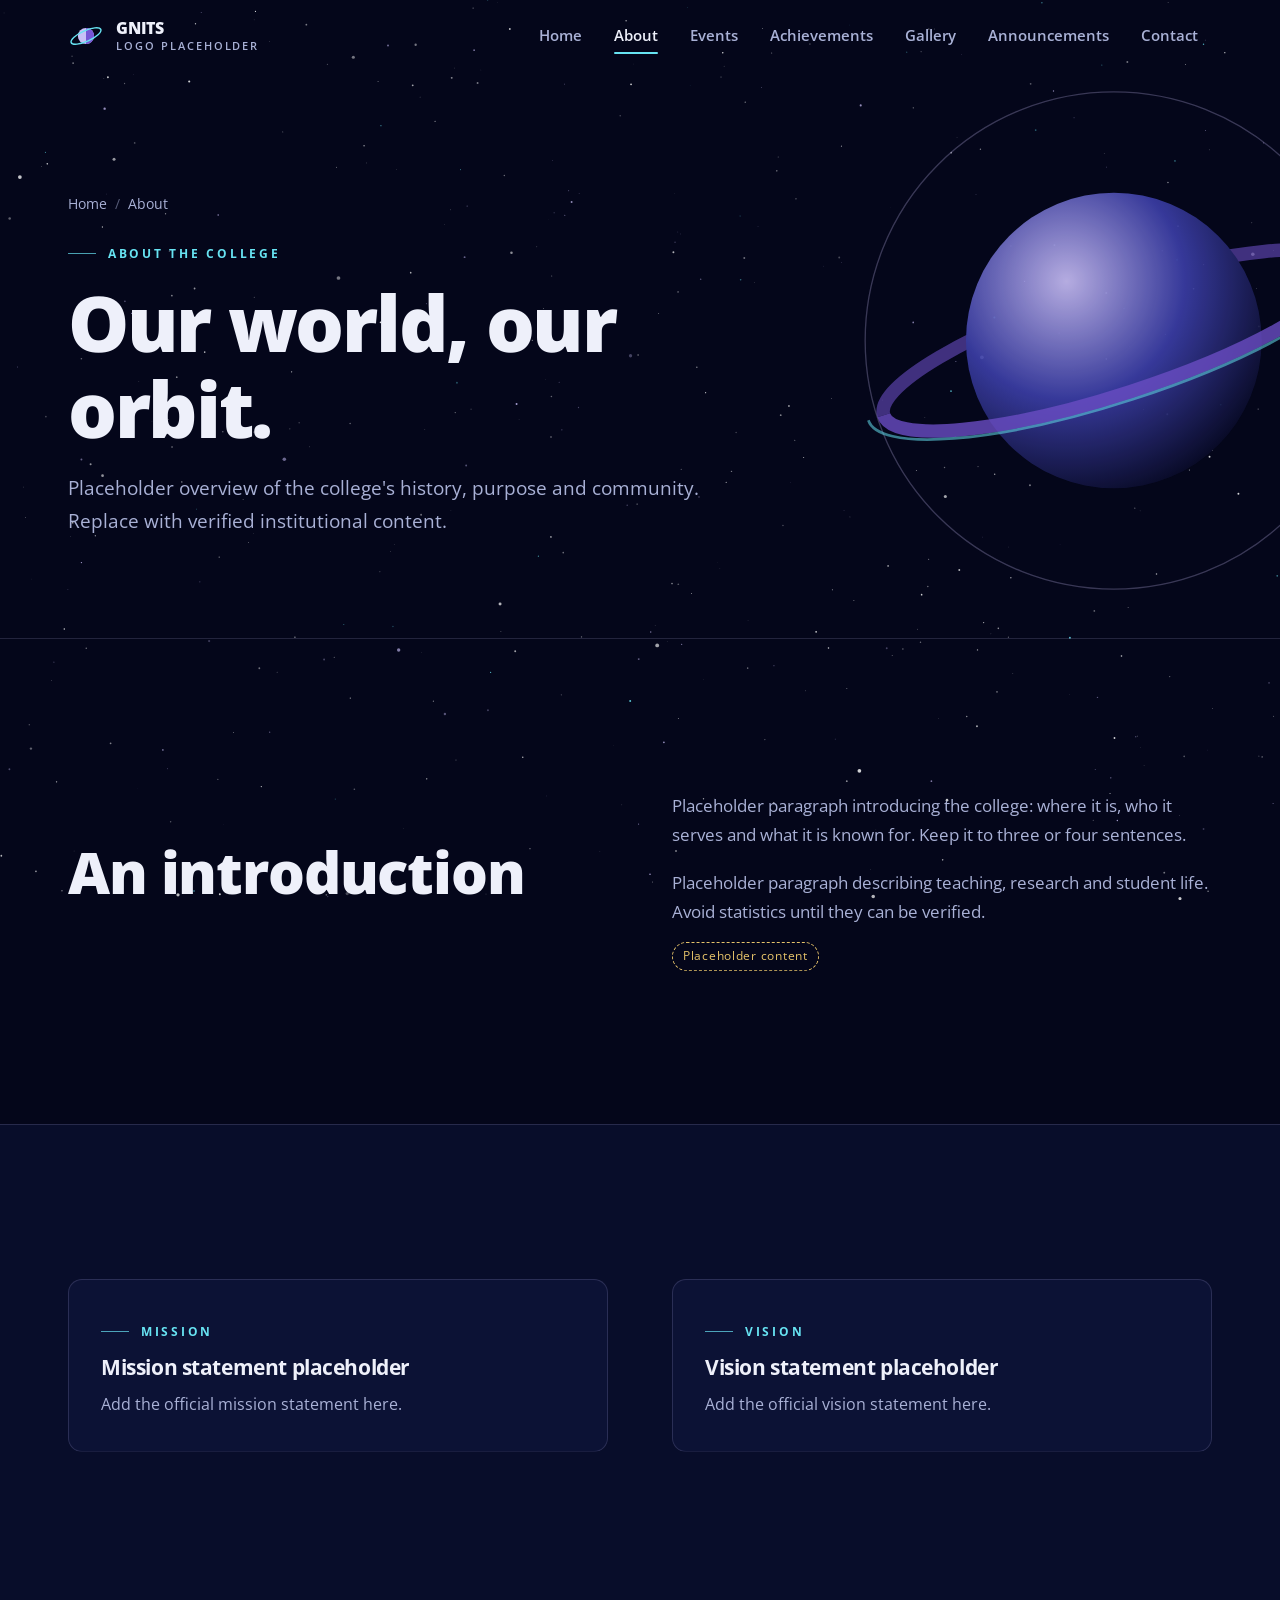
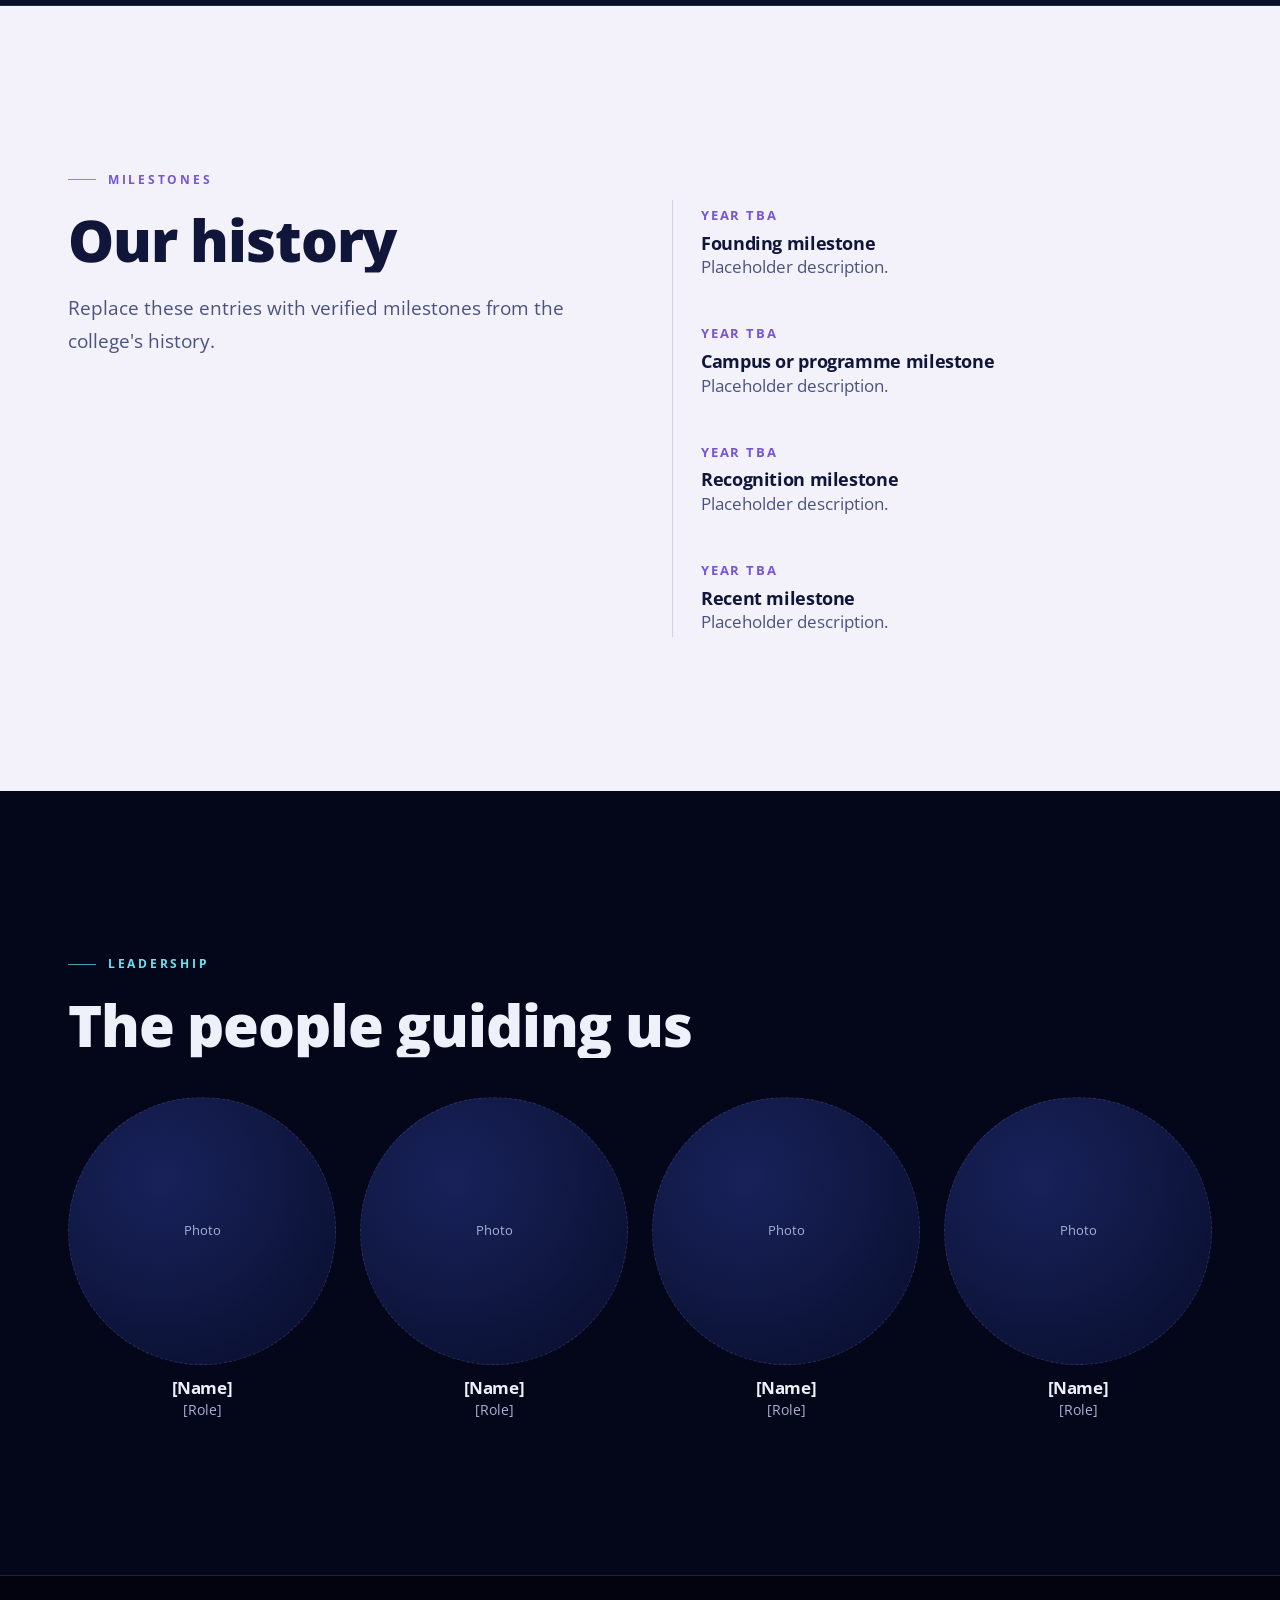
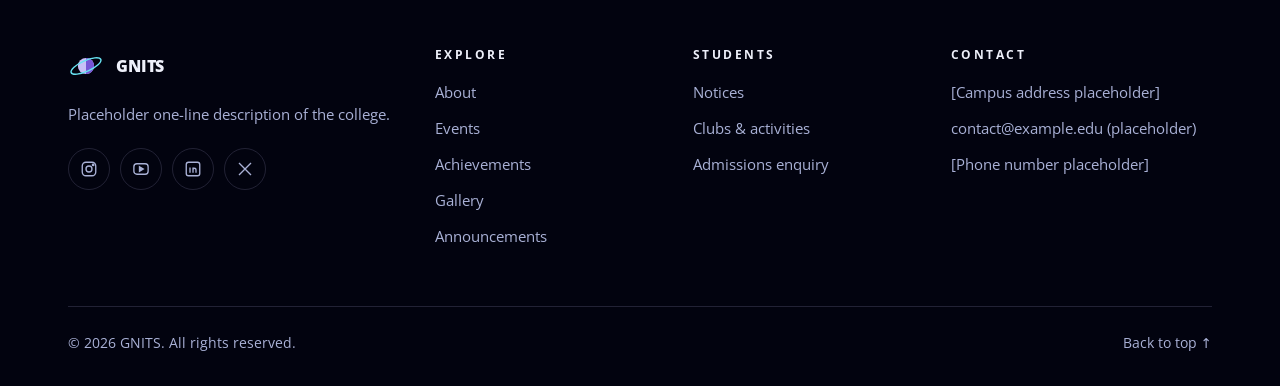
==== commit 71aaeb3d: "Updated project code" ====
--- a/about.html
+++ b/about.html
@@ -34,6 +34,7 @@
           <li><a href="index.html">Home</a></li>
           <li><a href="about.html" aria-current="page">About</a></li>
           <li><a href="events.html">Events</a></li>
+          <li><a href="achievements.html">Achievements</a></li>
           <li><a href="gallery.html">Gallery</a></li>
           <li><a href="announcements.html">Announcements</a></li>
           <li><a href="contact.html">Contact</a></li>
@@ -128,7 +129,7 @@
         </div>
         <div>
           <h2>Explore</h2>
-          <ul><li><a href="about.html">About</a></li><li><a href="events.html">Events</a></li><li><a href="gallery.html">Gallery</a></li><li><a href="announcements.html">Announcements</a></li></ul>
+          <ul><li><a href="about.html">About</a></li><li><a href="events.html">Events</a></li><li><a href="achievements.html">Achievements</a></li><li><a href="gallery.html">Gallery</a></li><li><a href="announcements.html">Announcements</a></li></ul>
         </div>
         <div>
           <h2>Students</h2>
--- a/assets/css/style.css
+++ b/assets/css/style.css
@@ -74,6 +74,8 @@
 }
 
 /* Fixed, once-drawn starfield behind every page */
+main { overflow-x: clip; }
+
 .starfield { position: fixed; inset: 0; width: 100%; height: 100%; z-index: -1; pointer-events: none; }
 
 /* ---------- Layout ---------- */
@@ -440,7 +442,7 @@
   .people { grid-template-columns: repeat(2, 1fr); }
 }
 
-@media (max-width: 900px) {
+@media (max-width: 1080px) {
   .nav-toggle { display: block; }
   .site-nav {
     position: fixed; inset: 0; z-index: 110; display: flex; flex-direction: column; justify-content: center;
@@ -459,8 +461,11 @@
   .nav-open .nav-list li:nth-child(4) { transition-delay: 0.12s; }
   .nav-open .nav-list li:nth-child(5) { transition-delay: 0.16s; }
   .nav-open .nav-list li:nth-child(6) { transition-delay: 0.2s; }
+  .nav-open .nav-list li:nth-child(7) { transition-delay: 0.24s; }
   .nav-open { overflow: hidden; }
-
+}
+
+@media (max-width: 900px) {
   .about-grid, .chart-grid, .two-col { grid-template-columns: 1fr; }
   .planet-stage { max-width: 420px; order: -1; }
   .chart-sticky { position: relative; top: 0; }
@@ -502,3 +507,158 @@
 .gallery-grid.uniform { grid-template-columns: repeat(3, 1fr); grid-auto-rows: clamp(200px, 20vw, 280px); }
 @media (max-width: 900px) { .gallery-grid.uniform { grid-template-columns: repeat(2, 1fr); grid-auto-rows: 200px; } }
 @media (max-width: 480px) { .gallery-grid.uniform { grid-template-columns: 1fr; grid-auto-rows: 220px; } }
+
+/* ==========================================================================
+   Mission map — planets as destinations (homepage, after the hero)
+   Without JS (or on small screens) the worlds form a simple grid; JS adds
+   .is-live and positions them on tilted orbits around the sun.
+   ========================================================================== */
+.system { position: relative; padding: clamp(96px, 11vw, 150px) 0 clamp(40px, 6vw, 80px); }
+.system-head { display: flex; justify-content: space-between; align-items: flex-end; gap: 32px; }
+.orbit-toggle {
+  flex: none; display: inline-flex; align-items: center; gap: 10px; min-height: 42px; padding: 0 18px;
+  border-radius: 999px; border: 1px solid var(--line); background: transparent; color: var(--muted);
+  font-size: 0.85rem; font-weight: 600; cursor: pointer; transition: color 0.2s, border-color 0.2s;
+}
+.orbit-toggle:hover { color: var(--text); border-color: var(--lavender); }
+.orbit-toggle svg { width: 14px; height: 14px; }
+.orbit-toggle .i-play, .orbit-toggle[aria-pressed="true"] .i-pause { display: none; }
+.orbit-toggle[aria-pressed="true"] .i-play { display: inline; }
+.orbit-toggle[hidden] { display: none; }
+
+.orbit-map { position: relative; max-width: 1320px; margin: clamp(32px, 5vw, 56px) auto 0; padding: 0 var(--gutter); }
+.worlds { list-style: none; margin: 0; padding: 0; display: grid; grid-template-columns: repeat(3, 1fr); gap: 36px 20px; }
+.world a {
+  display: flex; flex-direction: column; align-items: center; gap: 12px; text-decoration: none; color: var(--text);
+  border-radius: 12px; padding: 6px;
+}
+.world-label { text-align: center; white-space: nowrap; line-height: 1.25; text-shadow: 0 1px 10px var(--navy-950), 0 0 2px var(--navy-950); }
+.world-label strong { display: block; font-size: 0.98rem; font-weight: 700; transition: color 0.25s; }
+.world-label small { display: block; margin-top: 2px; font-size: 0.68rem; font-weight: 700; letter-spacing: 0.16em; text-transform: uppercase; color: var(--muted); }
+.world a:hover .world-label strong, .world a:focus-visible .world-label strong { color: var(--cyan); }
+.world a:hover .world-body, .world a:focus-visible .world-body { transform: scale(1.12); }
+
+/* Planets: CSS-only surfaces; the inset shadow is the night side. --s is the diameter. */
+.world { --s: 70px; --k: 1; }
+.world-body {
+  position: relative; display: block; width: calc(var(--s) * var(--k)); height: calc(var(--s) * var(--k)); border-radius: 50%;
+  transition: transform 0.45s var(--ease);
+  box-shadow: inset calc(var(--s) * -0.2) calc(var(--s) * -0.14) calc(var(--s) * 0.24) rgba(2, 3, 15, 0.88);
+}
+.world:nth-child(1) { --s: 62px; }
+.world:nth-child(2) { --s: 72px; }
+.world:nth-child(3) { --s: 80px; }
+.world:nth-child(4) { --s: 58px; }
+.world:nth-child(5) { --s: 76px; }
+.world:nth-child(6) { --s: 64px; }
+.w-about { background: repeating-linear-gradient(172deg, #4a3fb2 0 9px, #6250c9 9px 14px, #8a76e6 14px 17px, #3c3fa8 17px 26px) 0 0 / 200% 100%; animation: surface 30s linear infinite; }
+.w-events { background: radial-gradient(circle at 62% 58%, rgba(255,255,255,.35) 0 6%, transparent 7%), radial-gradient(ellipse at 30% 70%, #1f8a6e 0 14%, transparent 15%), radial-gradient(circle at 32% 30%, #b8f6fc, #3fb6cc 42%, #134f7c 82%); }
+.w-achieve { background: repeating-linear-gradient(8deg, rgba(122,88,16,.35) 0 6px, transparent 6px 15px), radial-gradient(circle at 34% 30%, #fff1c4, #e6c36a 42%, #8a6516 88%); }
+.w-achieve::before {
+  content: ""; position: absolute; left: 50%; top: 50%; width: 190%; height: 44%; border-radius: 50%;
+  border: 3px solid rgba(230, 195, 106, 0.75); box-shadow: 0 0 0 4px rgba(230, 195, 106, 0.16);
+  transform: translate(-50%, -50%) rotate(-16deg);
+}
+.w-notice { background: radial-gradient(ellipse at 50% 12%, #fff 0 18%, transparent 19%), radial-gradient(circle at 36% 30%, #f4f6ff, #b9c7f2 46%, #4f5fa0 92%); }
+.w-notice::after { content: ""; position: absolute; right: -16px; top: -6px; width: 14px; height: 14px; border-radius: 50%; background: radial-gradient(circle at 35% 30%, #f1eefc, #6a6d9d); }
+.w-gallery { background: radial-gradient(circle at 70% 64%, #f0b8ff 0 8%, transparent 9%), radial-gradient(ellipse at 30% 44%, #c58cf0 0 16%, transparent 17%), repeating-linear-gradient(160deg, #7e4fd0 0 10px, #a46be0 10px 18px, #5a35a8 18px 30px) 0 0 / 200% 100%; animation: surface 44s linear infinite; }
+.w-contact { background: radial-gradient(circle at 35% 30%, #4f86e8, #1d3592 55%, #0b1240);
+  box-shadow: inset calc(var(--s) * -0.2) calc(var(--s) * -0.14) calc(var(--s) * 0.24) rgba(2, 3, 15, 0.88), 0 0 0 2px rgba(103, 227, 242, 0.35), 0 0 22px rgba(103, 227, 242, 0.2); }
+@keyframes surface { to { background-position-x: -200%; } }
+
+.orbit-rings, .sun { display: none; }
+
+/* Live orrery (JS, wide screens) */
+.orbit-map.is-live { height: clamp(480px, 42vw, 580px); padding: 0; margin-top: 8px; }
+.is-live .orbit-rings { display: block; position: absolute; inset: 0; width: 100%; height: 100%; overflow: visible; }
+.is-live .orbit-rings .ring { fill: none; stroke: var(--lavender); stroke-opacity: 0.2; stroke-width: 1; transition: stroke-dashoffset 2.2s var(--ease), stroke-opacity 0.3s, stroke 0.3s; }
+.is-live .orbit-rings .ring.is-active { stroke: var(--cyan); stroke-opacity: 0.75; }
+.is-live .sun {
+  display: block; position: absolute; left: 50%; top: 50%; z-index: 10; width: 100px; height: 100px; margin: -50px 0 0 -50px;
+  border-radius: 50%; pointer-events: none;
+  background: radial-gradient(circle at 42% 40%, #fffaf0 0, #ffe6a8 22%, #e6c36a 52%, #c27a26 100%);
+  box-shadow: 0 0 40px 8px rgba(230, 195, 106, 0.32), 0 0 120px 30px rgba(230, 160, 70, 0.1);
+}
+.is-live .worlds { display: block; position: absolute; inset: 0; }
+.is-live .world { position: absolute; left: 0; top: 0; width: 0; height: 0; will-change: transform; }
+.is-live .world a { position: absolute; left: 0; top: 0; padding: 0; transform: translate(-50%, calc(var(--s) * var(--k) / -2)); }
+.is-live .world-label { transition: opacity 0.3s; }
+.is-live.has-active .world:not(.is-active) .world-label { opacity: 0.45; }
+
+/* ==========================================================================
+   Trajectory — achievements, a launch path that draws with scroll
+   ========================================================================== */
+.trajectory {
+  background: radial-gradient(ellipse 60% 70% at 90% 0%, rgba(118, 85, 214, 0.2), transparent 70%), #02030f;
+  border-top: 1px solid var(--line); overflow: hidden;
+}
+.traj-head { max-width: 760px; }
+.traj { --p: 1; margin-top: clamp(48px, 6vw, 80px); }
+.traj-svg { width: 100%; height: auto; overflow: visible; }
+.traj-guide { fill: none; stroke: var(--lavender); stroke-opacity: 0.25; stroke-width: 1.5; stroke-dasharray: 2 8; }
+.traj-path { fill: none; stroke: var(--cyan); stroke-width: 2.5; stroke-linecap: round; }
+.traj-node .core { fill: var(--gold); stroke: var(--gold); stroke-width: 2; transition: fill 0.4s, stroke 0.4s; }
+.traj-node .halo { fill: var(--gold); opacity: 0.25; transform-box: fill-box; transform-origin: center; transition: opacity 0.5s, transform 0.6s var(--ease); }
+.traj-probe { display: none; }
+.probe-core { fill: #fff; }
+.probe-glow { fill: var(--cyan); opacity: 0.28; }
+
+.milestones { list-style: none; margin: 28px 0 0; padding: 0; display: grid; grid-template-columns: repeat(4, 1fr); gap: 28px; position: relative; }
+.milestones li { padding-top: 22px; border-top: 1px solid var(--line); }
+.m-index { display: block; font-size: 2.6rem; font-weight: 800; letter-spacing: -0.04em; line-height: 1; color: var(--gold); transition: color 0.5s; }
+.m-cat { margin-top: 18px; font-size: 0.72rem; font-weight: 700; letter-spacing: 0.18em; text-transform: uppercase; color: var(--cyan); }
+.milestones h3 { margin-top: 8px; font-size: 1.2rem; font-weight: 700; letter-spacing: -0.01em; color: var(--text); transition: color 0.5s; }
+.milestones li p:last-child { margin-top: 8px; color: var(--muted); font-size: 0.95rem; }
+
+/* Scroll-driven state (JS adds .is-live; everything stays readable before it is reached) */
+.traj.is-live .traj-probe { display: inline; }
+.traj.is-live .traj-node .core { fill: #02030f; stroke: var(--lavender); }
+.traj.is-live .traj-node .halo { opacity: 0; transform: scale(0.4); }
+.traj.is-live .traj-node.is-reached .core { fill: var(--gold); stroke: var(--gold); }
+.traj.is-live .traj-node.is-reached .halo { opacity: 0.25; transform: none; }
+.traj.is-live .m-index { color: var(--lavender); }
+.traj.is-live h3 { color: var(--muted); }
+.traj.is-live li.is-reached .m-index { color: var(--gold); }
+.traj.is-live li.is-reached h3 { color: var(--text); }
+
+/* Achievements page: category grid */
+.ach-grid { display: grid; grid-template-columns: repeat(3, 1fr); border-top: 1px solid var(--line); }
+.ach-cat { padding: 36px 32px 40px; border-bottom: 1px solid var(--line); }
+.ach-cat:nth-child(3n+1) { padding-left: 0; }
+.ach-cat:nth-child(3n) { padding-right: 0; }
+.ach-cat:not(:nth-child(3n)) { border-right: 1px solid var(--line); }
+.ach-cat svg { width: 44px; height: 44px; margin-bottom: 18px; }
+.ach-cat h3 { font-size: 1.25rem; font-weight: 700; }
+.ach-cat > p { margin-top: 8px; color: var(--muted); font-size: 0.97rem; }
+.ach-cat ul { margin: 16px 0 0; padding: 0; list-style: none; display: grid; gap: 8px; font-size: 0.92rem; }
+.ach-cat li { padding-left: 18px; position: relative; color: var(--muted); }
+.ach-cat li::before { content: ""; position: absolute; left: 0; top: 0.62em; width: 6px; height: 6px; border-radius: 50%; border: 1.5px solid var(--gold); }
+
+@media (max-width: 1080px) {
+  .orbit-map.is-live { height: 500px; }
+  .is-live .world { --k: 0.8; }
+}
+@media (max-width: 900px) {
+  .ach-grid { grid-template-columns: 1fr 1fr; }
+  .ach-cat, .ach-cat:nth-child(n) { padding: 32px 24px 36px 0; border-right: 0; }
+  .ach-cat:nth-child(odd) { border-right: 1px solid var(--line); }
+  .ach-cat:nth-child(even) { padding-left: 24px; padding-right: 0; }
+}
+@media (max-width: 760px) {
+  .system-head { display: block; }
+  .worlds { grid-template-columns: 1fr 1fr; gap: 28px 12px; }
+  .world { --k: 0.85; }
+  .traj-svg { display: none; }
+  .milestones { grid-template-columns: 1fr; gap: 0; margin-top: 0; padding-left: 34px; }
+  .milestones::before, .milestones::after { content: ""; position: absolute; left: 7px; top: 8px; bottom: 8px; width: 2px; background: var(--line); }
+  .milestones::after { background: var(--cyan); transform-origin: top; transform: scaleY(var(--p)); }
+  .milestones li { position: relative; padding: 0 0 36px; border: 0; }
+  .milestones li::before { content: ""; position: absolute; left: -33px; top: 6px; width: 14px; height: 14px; border-radius: 50%; background: var(--gold); border: 2px solid var(--gold); z-index: 1; transition: background 0.4s, border-color 0.4s; }
+  .traj.is-live .milestones li::before { background: #02030f; border-color: var(--lavender); }
+  .traj.is-live .milestones li.is-reached::before { background: var(--gold); border-color: var(--gold); }
+  .m-index { font-size: 1.9rem; }
+}
+@media (max-width: 560px) {
+  .ach-grid { grid-template-columns: 1fr; }
+  .ach-cat:nth-child(n) { padding: 28px 0 32px; border-right: 0; }
+}
